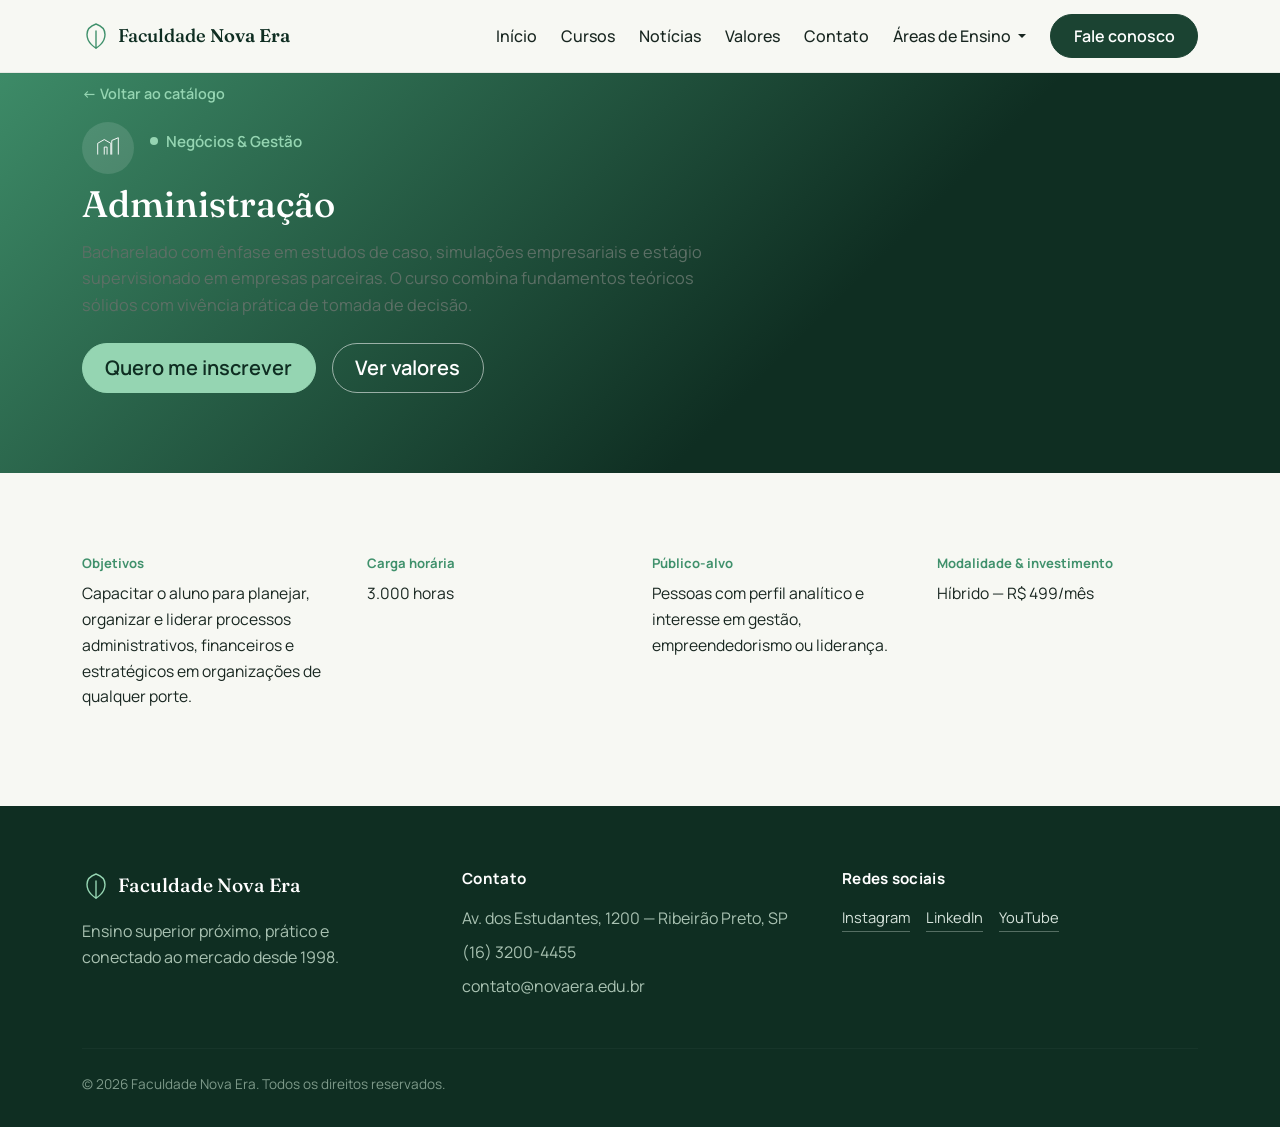
==== cursos/administracao.html @ 3310aa70 "Tentativa 2" ====
<!DOCTYPE html>
<html lang="pt-BR">
<head>
  <meta charset="UTF-8">
  <meta name="viewport" content="width=device-width, initial-scale=1.0">
  <title>Administração | Faculdade Nova Era</title>
  <meta name="description" content="Página completa do curso de Administração na Faculdade Nova Era.">

  <link href="https://cdn.jsdelivr.net/npm/bootstrap@5.3.3/dist/css/bootstrap.min.css" rel="stylesheet">
  <link rel="preconnect" href="https://fonts.googleapis.com">
  <link rel="preconnect" href="https://fonts.gstatic.com" crossorigin>
  <link href="https://fonts.googleapis.com/css2?family=Fraunces:ital,opsz,wght@0,9..144,300;0,9..144,500;0,9..144,600;1,9..144,500&family=Manrope:wght@400;500;600;700;800&display=swap" rel="stylesheet">
  <link href="../css/style.css" rel="stylesheet">
</head>
<body>
  <header>
    <nav class="navbar navbar-expand-lg fixed-top">
      <div class="container">
        <a class="navbar-brand d-flex align-items-center gap-2" href="../index.html#inicio">
          <svg class="brand-mark" width="28" height="28" viewBox="0 0 28 28" fill="none" xmlns="http://www.w3.org/2000/svg" aria-hidden="true">
            <path d="M14 26C14 26 5 21.5 5 12.5C5 8 8 4 14 2C20 4 23 8 23 12.5C23 21.5 14 26 14 26Z" stroke="currentColor" stroke-width="1.4" stroke-linejoin="round"/>
            <path d="M14 26V9" stroke="currentColor" stroke-width="1.4" stroke-linecap="round"/>
          </svg>
          <span class="brand-text">Faculdade <strong>Nova Era</strong></span>
        </a>

        <button class="navbar-toggler" type="button" data-bs-toggle="collapse" data-bs-target="#navMain" aria-controls="navMain" aria-expanded="false" aria-label="Abrir menu de navegação">
          <span class="navbar-toggler-icon"></span>
        </button>

        <div class="collapse navbar-collapse" id="navMain">
          <ul class="navbar-nav ms-auto align-items-lg-center gap-lg-2">
            <li class="nav-item"><a class="nav-link" href="../index.html#inicio">Início</a></li>
            <li class="nav-item"><a class="nav-link" href="../index.html#cursos">Cursos</a></li>
            <li class="nav-item"><a class="nav-link" href="../index.html#noticias">Notícias</a></li>
            <li class="nav-item"><a class="nav-link" href="../valores.html">Valores</a></li>
            <li class="nav-item"><a class="nav-link" href="../contato.html">Contato</a></li>
            <li class="nav-item dropdown">
              <a class="nav-link dropdown-toggle" href="#" id="dropdownAreas" role="button" data-bs-toggle="dropdown" aria-expanded="false">
                Áreas de Ensino
              </a>
              <ul class="dropdown-menu dropdown-menu-end" aria-labelledby="dropdownAreas">
                <li><a class="dropdown-item" href="../cursos/analise-desenvolvimento-sistemas.html">Tecnologia</a></li>
<li><a class="dropdown-item" href="../cursos/administracao.html">Negócios & Gestão</a></li>
<li><a class="dropdown-item" href="../cursos/enfermagem.html">Saúde & Bem-estar</a></li>
<li><a class="dropdown-item" href="../cursos/design-grafico.html">Design & Comunicação</a></li>
<li><a class="dropdown-item" href="../cursos/pedagogia.html">Educação</a></li>
<li><a class="dropdown-item" href="../cursos/gestao-ambiental.html">Meio Ambiente</a></li>

              </ul>
            </li>
            <li class="nav-item ms-lg-2">
              <a class="btn btn-cta" href="../contato.html">Fale conosco</a>
            </li>
          </ul>
        </div>
      </div>
    </nav>
  </header>
<main>
    <section class="section section-page-hero course-hero" style="--cover-color:#40916C;">
      <div class="container">
        <a href="../index.html#cursos" class="back-link">&larr; Voltar ao catálogo</a>
        <div class="d-flex align-items-center gap-3 mt-3 mb-2">
          <div class="course-hero-icon">
            <svg viewBox="0 0 64 64" width="30" height="30" fill="none" aria-hidden="true"><path d="M10 46V22l14-8 14 8v24" stroke="#fff" stroke-width="2" stroke-linejoin="round"/><path d="M24 46V30h6v16" stroke="#fff" stroke-width="2"/><path d="M40 46V16l14-6v36" stroke="#fff" stroke-width="2" stroke-linejoin="round"/></svg>
          </div>
          <span class="eyebrow eyebrow-light"><span class="eyebrow-mark" aria-hidden="true"></span>Negócios & Gestão</span>
        </div>
        <h1 class="section-title section-title-light">Administração</h1>
        <p class="section-lede section-lede-light">Bacharelado com ênfase em estudos de caso, simulações empresariais e estágio supervisionado em empresas parceiras. O curso combina fundamentos teóricos sólidos com vivência prática de tomada de decisão.</p>
        <div class="d-flex flex-wrap gap-3 mt-4">
          <a href="../contato.html" class="btn btn-cta-light btn-lg">Quero me inscrever</a>
          <a href="../valores.html" class="btn btn-outline-cta-light btn-lg">Ver valores</a>
        </div>
      </div>
    </section>

    <section class="section">
      <div class="container">
        <div class="row g-4">
          <div class="col-md-6 col-lg-3">
            <p class="course-fact-label">Objetivos</p>
            <p class="course-fact-value">Capacitar o aluno para planejar, organizar e liderar processos administrativos, financeiros e estratégicos em organizações de qualquer porte.</p>
          </div>
          <div class="col-md-6 col-lg-3">
            <p class="course-fact-label">Carga horária</p>
            <p class="course-fact-value">3.000 horas</p>
          </div>
          <div class="col-md-6 col-lg-3">
            <p class="course-fact-label">Público-alvo</p>
            <p class="course-fact-value">Pessoas com perfil analítico e interesse em gestão, empreendedorismo ou liderança.</p>
          </div>
          <div class="col-md-6 col-lg-3">
            <p class="course-fact-label">Modalidade &amp; investimento</p>
            <p class="course-fact-value">Híbrido — R$ 499/mês</p>
          </div>
        </div>
      </div>
    </section>
</main>
  <footer class="site-footer">
    <div class="container">
      <div class="row g-4">
        <div class="col-lg-4">
          <div class="d-flex align-items-center gap-2 mb-3">
            <svg class="brand-mark" width="28" height="28" viewBox="0 0 28 28" fill="none" xmlns="http://www.w3.org/2000/svg" aria-hidden="true">
            <path d="M14 26C14 26 5 21.5 5 12.5C5 8 8 4 14 2C20 4 23 8 23 12.5C23 21.5 14 26 14 26Z" stroke="#95D5B2" stroke-width="1.4" stroke-linejoin="round"/>
            <path d="M14 26V9" stroke="#95D5B2" stroke-width="1.4" stroke-linecap="round"/>
          </svg>
            <span class="footer-brand">Faculdade Nova Era</span>
          </div>
          <p class="footer-text">Ensino superior próximo, prático e conectado ao mercado desde 1998.</p>
        </div>
        <div class="col-lg-4">
          <h3 class="footer-heading">Contato</h3>
          <ul class="footer-list">
            <li>Av. dos Estudantes, 1200 — Ribeirão Preto, SP</li>
            <li>(16) 3200-4455</li>
            <li>contato@novaera.edu.br</li>
          </ul>
        </div>
        <div class="col-lg-4">
          <h3 class="footer-heading">Redes sociais</h3>
          <div class="d-flex gap-3 social-row">
            <a href="#" aria-label="Instagram da Faculdade Nova Era" class="social-link">Instagram</a>
            <a href="#" aria-label="LinkedIn da Faculdade Nova Era" class="social-link">LinkedIn</a>
            <a href="#" aria-label="YouTube da Faculdade Nova Era" class="social-link">YouTube</a>
          </div>
        </div>
      </div>
      <hr class="footer-rule">
      <p class="footer-copy">&copy; 2026 Faculdade Nova Era. Todos os direitos reservados.</p>
    </div>
  </footer>
  <script src="https://cdn.jsdelivr.net/npm/bootstrap@5.3.3/dist/js/bootstrap.bundle.min.js"></script>
  <script src="../js/script.js"></script>
</body>
</html>
---- css/style.css ----
/* ==========================================================================
   Faculdade Nova Era — Portal Institucional
   Tokens de design + estilização própria sobre o Bootstrap 5
   ========================================================================== */

:root {
  /* Paleta */
  --color-bg: #F7F8F3;
  --color-surface: #FFFFFF;
  --color-primary: #1B4332;
  --color-primary-dark: #0F2E22;
  --color-accent: #40916C;
  --color-accent-light: #95D5B2;
  --color-ink: #182620;
  --color-muted: #5C6F65;

  /* Tipografia */
  --font-display: "Fraunces", Georgia, serif;
  --font-body: "Manrope", -apple-system, BlinkMacSystemFont, "Segoe UI", sans-serif;
}

/* ---------- Base ---------- */
html {
  scroll-behavior: smooth;
  scroll-padding-top: 84px;
}

body {
  background-color: var(--color-bg);
  color: var(--color-ink);
  font-family: var(--font-body);
  font-size: 1rem;
  line-height: 1.65;
}

h1, h2, h3, .brand-text, .footer-brand {
  font-family: var(--font-display);
  color: var(--color-primary-dark);
}

a {
  color: var(--color-accent);
}

/* ---------- Eyebrow (rótulo de seção) ---------- */
.eyebrow {
  display: inline-flex;
  align-items: center;
  gap: 0.5rem;
  font-size: 0.95rem;
  color: var(--color-accent);
  font-weight: 600;
  margin-bottom: 0.9rem;
}

.eyebrow-mark {
  width: 8px;
  height: 8px;
  border-radius: 50%;
  background: var(--color-accent);
  display: inline-block;
}

.eyebrow-light {
  color: var(--color-accent-light);
}
.eyebrow-light .eyebrow-mark {
  background: var(--color-accent-light);
}

/* ---------- Navbar ---------- */
.navbar {
  background-color: var(--color-bg);
  border-bottom: 1px solid rgba(27, 67, 50, 0.08);
  padding-top: 0.9rem;
  padding-bottom: 0.9rem;
  box-shadow: 0 1px 0 rgba(27, 67, 50, 0.04);
}

.navbar-brand {
  color: var(--color-primary-dark);
}

.brand-mark {
  color: var(--color-accent);
}

.brand-text {
  font-size: 1.15rem;
  font-weight: 500;
}

.brand-text strong {
  font-weight: 600;
}

.navbar-nav .nav-link {
  color: var(--color-ink);
  font-weight: 500;
  padding-left: 0.85rem;
  padding-right: 0.85rem;
}

.navbar-nav .nav-link:hover,
.navbar-nav .nav-link:focus {
  color: var(--color-primary);
}

.dropdown-menu {
  border: none;
  box-shadow: 0 12px 32px rgba(15, 46, 34, 0.14);
  border-radius: 10px;
}

.dropdown-item:hover,
.dropdown-item:focus {
  background-color: var(--color-bg);
  color: var(--color-primary);
}

/* ---------- Botões ---------- */
.btn-cta {
  background-color: var(--color-primary);
  border-color: var(--color-primary);
  color: #fff;
  font-weight: 600;
  border-radius: 999px;
  padding: 0.55rem 1.4rem;
}

.btn-cta:hover,
.btn-cta:focus {
  background-color: var(--color-primary-dark);
  border-color: var(--color-primary-dark);
  color: #fff;
}

.btn-outline-cta {
  border: 1.5px solid var(--color-primary);
  color: var(--color-primary-dark);
  font-weight: 600;
  border-radius: 999px;
  padding: 0.55rem 1.4rem;
  background: transparent;
}

.btn-outline-cta:hover,
.btn-outline-cta:focus {
  background-color: var(--color-primary);
  color: #fff;
}

/* ---------- Hero ---------- */
.hero {
  padding: 9.5rem 0 5rem;
}

.hero-title {
  font-size: clamp(2.1rem, 4vw, 3.1rem);
  font-weight: 500;
  line-height: 1.15;
  max-width: 16ch;
  margin-bottom: 1.25rem;
}

.hero-text {
  max-width: 52ch;
  color: var(--color-muted);
  font-size: 1.05rem;
}

.hero-art svg {
  width: 100%;
  height: auto;
}

/* ---------- Bloco "Quem somos" (home) ---------- */
.section-about {
  padding-top: 1rem;
  padding-bottom: 1rem;
}

.about-heading {
  font-family: var(--font-body);
  font-weight: 700;
  color: var(--color-primary-dark);
  margin-bottom: 0.5rem;
}

/* ---------- Cabeçalho de página interna (valores, contato, curso) ---------- */
.section-page-hero {
  padding-top: 8.5rem;
  padding-bottom: 3rem;
}

.section-lede-light {
  color: #D7E4DC;
  max-width: 62ch;
}

.back-link {
  display: inline-block;
  color: var(--color-accent-light);
  font-weight: 600;
  font-size: 0.9rem;
  text-decoration: none;
}

.back-link:hover {
  text-decoration: underline;
}

/* ---------- Hero de página de curso ---------- */
.course-hero {
  background-color: var(--color-primary-dark);
  background-image: linear-gradient(135deg, var(--cover-color, var(--color-primary)) 0%, var(--color-primary-dark) 65%);
}

.course-hero-icon {
  width: 52px;
  height: 52px;
  border-radius: 50%;
  background: rgba(255, 255, 255, 0.12);
  display: flex;
  align-items: center;
  justify-content: center;
  flex-shrink: 0;
}

.btn-cta-light {
  background-color: var(--color-accent-light);
  border-color: var(--color-accent-light);
  color: var(--color-primary-dark);
  font-weight: 600;
  border-radius: 999px;
  padding: 0.55rem 1.4rem;
}

.btn-cta-light:hover {
  background-color: #fff;
  border-color: #fff;
  color: var(--color-primary-dark);
}

.btn-outline-cta-light {
  border: 1.5px solid rgba(255, 255, 255, 0.55);
  color: #fff;
  font-weight: 600;
  border-radius: 999px;
  padding: 0.55rem 1.4rem;
  background: transparent;
}

.btn-outline-cta-light:hover {
  border-color: #fff;
  background: rgba(255, 255, 255, 0.1);
  color: #fff;
}

.course-fact-label {
  font-size: 0.82rem;
  font-weight: 700;
  text-transform: none;
  color: var(--color-accent);
  margin-bottom: 0.4rem;
}

.course-fact-value {
  color: var(--color-ink);
  font-size: 0.98rem;
}

.table-course-link {
  color: var(--color-primary-dark);
  font-weight: 600;
  text-decoration: none;
}

.table-course-link:hover {
  color: var(--color-accent);
  text-decoration: underline;
}

.contact-info-list {
  margin-top: 1.5rem;
}

/* ---------- Seções genéricas ---------- */
.section {
  padding: 5rem 0;
}

.section-muted {
  background-color: #EFF3EC;
}

.section-head {
  max-width: 60ch;
  margin-bottom: 2.75rem;
}

.section-title {
  font-size: clamp(1.7rem, 3vw, 2.3rem);
  font-weight: 500;
  margin-bottom: 0.75rem;
}

.section-title-light {
  color: #fff;
}

.section-head-light {
  max-width: 70ch;
}

.section-lede {
  color: var(--color-muted);
  font-size: 1.02rem;
}

/* ---------- Cards de curso ---------- */
.course-card {
  border: 1px solid rgba(27, 67, 50, 0.08);
  border-radius: 14px;
  overflow: hidden;
  background: var(--color-surface);
  transition: transform 0.18s ease, box-shadow 0.18s ease;
}

.course-card:hover {
  transform: translateY(-4px);
  box-shadow: 0 18px 40px rgba(15, 46, 34, 0.12);
}

.course-cover {
  height: 130px;
  display: flex;
  align-items: center;
  justify-content: center;
  background-color: var(--cover-color, var(--color-primary));
}

.course-title {
  font-family: var(--font-display);
  font-weight: 500;
  margin-bottom: 0.5rem;
}

.course-desc {
  color: var(--color-muted);
  font-size: 0.95rem;
  margin-bottom: 1.1rem;
}

/* ---------- Indicadores ---------- */
.section-stats {
  background-color: var(--color-primary-dark);
  background-image: radial-gradient(circle at 15% 20%, rgba(149, 213, 178, 0.12), transparent 45%);
}

.stat-number {
  font-family: var(--font-display);
  font-size: clamp(2.1rem, 4vw, 3rem);
  font-weight: 600;
  color: var(--color-accent-light);
  margin-bottom: 0.15rem;
}

.stat-label {
  color: #D7E4DC;
  font-size: 0.95rem;
  margin-bottom: 0;
}

/* ---------- Notícias ---------- */
.news-item {
  border-top: 2px solid var(--color-accent-light);
  padding-top: 1.1rem;
  height: 100%;
}

.news-date {
  font-size: 0.85rem;
  color: var(--color-accent);
  font-weight: 600;
  margin-bottom: 0.35rem;
}

/* ---------- Tabela de cursos ---------- */
.table-courses {
  background: var(--color-surface);
  border-radius: 12px;
  overflow: hidden;
  box-shadow: 0 1px 0 rgba(27, 67, 50, 0.06);
}

.table-courses thead {
  background-color: var(--color-primary);
}

.table-courses thead th {
  color: #fff;
  font-weight: 600;
  border: none;
  padding: 0.9rem 1rem;
}

.table-courses tbody td {
  padding: 0.9rem 1rem;
  border-color: rgba(27, 67, 50, 0.08);
}

/* ---------- Formulário de contato ---------- */
.contact-form {
  background: var(--color-surface);
  border-radius: 16px;
  padding: 2rem;
  border: 1px solid rgba(27, 67, 50, 0.08);
}

.contact-form .form-label {
  font-weight: 600;
  font-size: 0.92rem;
  color: var(--color-primary-dark);
}

.contact-form .form-control,
.contact-form .form-select {
  border-radius: 8px;
  border-color: rgba(27, 67, 50, 0.18);
  padding: 0.6rem 0.85rem;
}

.contact-form .form-control:focus,
.contact-form .form-select:focus {
  border-color: var(--color-accent);
  box-shadow: 0 0 0 0.2rem rgba(64, 145, 108, 0.18);
}

.form-note {
  font-size: 0.82rem;
  color: var(--color-muted);
  margin: 0.9rem 0 0;
}

/* ---------- Modal ---------- */
.modal-content {
  border-radius: 16px;
  border: none;
}

.modal-header {
  border-bottom: 1px solid rgba(27, 67, 50, 0.08);
}

.course-detail-list dt {
  font-weight: 600;
  color: var(--color-primary-dark);
  margin-top: 1rem;
}

.course-detail-list dt:first-child {
  margin-top: 0;
}

.course-detail-list dd {
  color: var(--color-muted);
  margin-bottom: 0;
}

/* ---------- Rodapé (RF08) ---------- */
.site-footer {
  background-color: var(--color-primary-dark);
  color: #D7E4DC;
  padding: 4rem 0 2rem;
}

.footer-brand {
  color: #fff;
  font-size: 1.2rem;
  font-weight: 500;
}

.footer-text {
  color: #A9C2B2;
  max-width: 32ch;
}

.footer-heading {
  font-family: var(--font-body);
  color: #fff;
  font-size: 0.95rem;
  font-weight: 700;
  letter-spacing: 0.02em;
  margin-bottom: 1rem;
}

.footer-list {
  list-style: none;
  padding: 0;
  margin: 0;
  color: #A9C2B2;
}

.footer-list li {
  margin-bottom: 0.5rem;
}

.social-row {
  flex-wrap: wrap;
}

.social-link {
  color: #D7E4DC;
  text-decoration: none;
  border-bottom: 1px solid rgba(215, 228, 220, 0.35);
  padding-bottom: 2px;
  font-size: 0.92rem;
}

.social-link:hover {
  color: var(--color-accent-light);
  border-color: var(--color-accent-light);
}

.footer-rule {
  border-color: rgba(215, 228, 220, 0.15);
  margin: 2.5rem 0 1.5rem;
}

.footer-copy {
  color: #7E9A8A;
  font-size: 0.85rem;
  margin-bottom: 0;
}

/* ---------- Responsividade adicional (RNF01) ---------- */
@media (max-width: 991.98px) {
  .hero {
    padding-top: 7.5rem;
    text-align: left;
  }

  .navbar-collapse {
    background: var(--color-surface);
    margin-top: 0.75rem;
    padding: 1rem 1.25rem;
    border-radius: 12px;
    box-shadow: 0 12px 32px rgba(15, 46, 34, 0.12);
  }
}

@media (max-width: 575.98px) {
  .section {
    padding: 3.5rem 0;
  }

  .contact-form {
    padding: 1.4rem;
  }
}
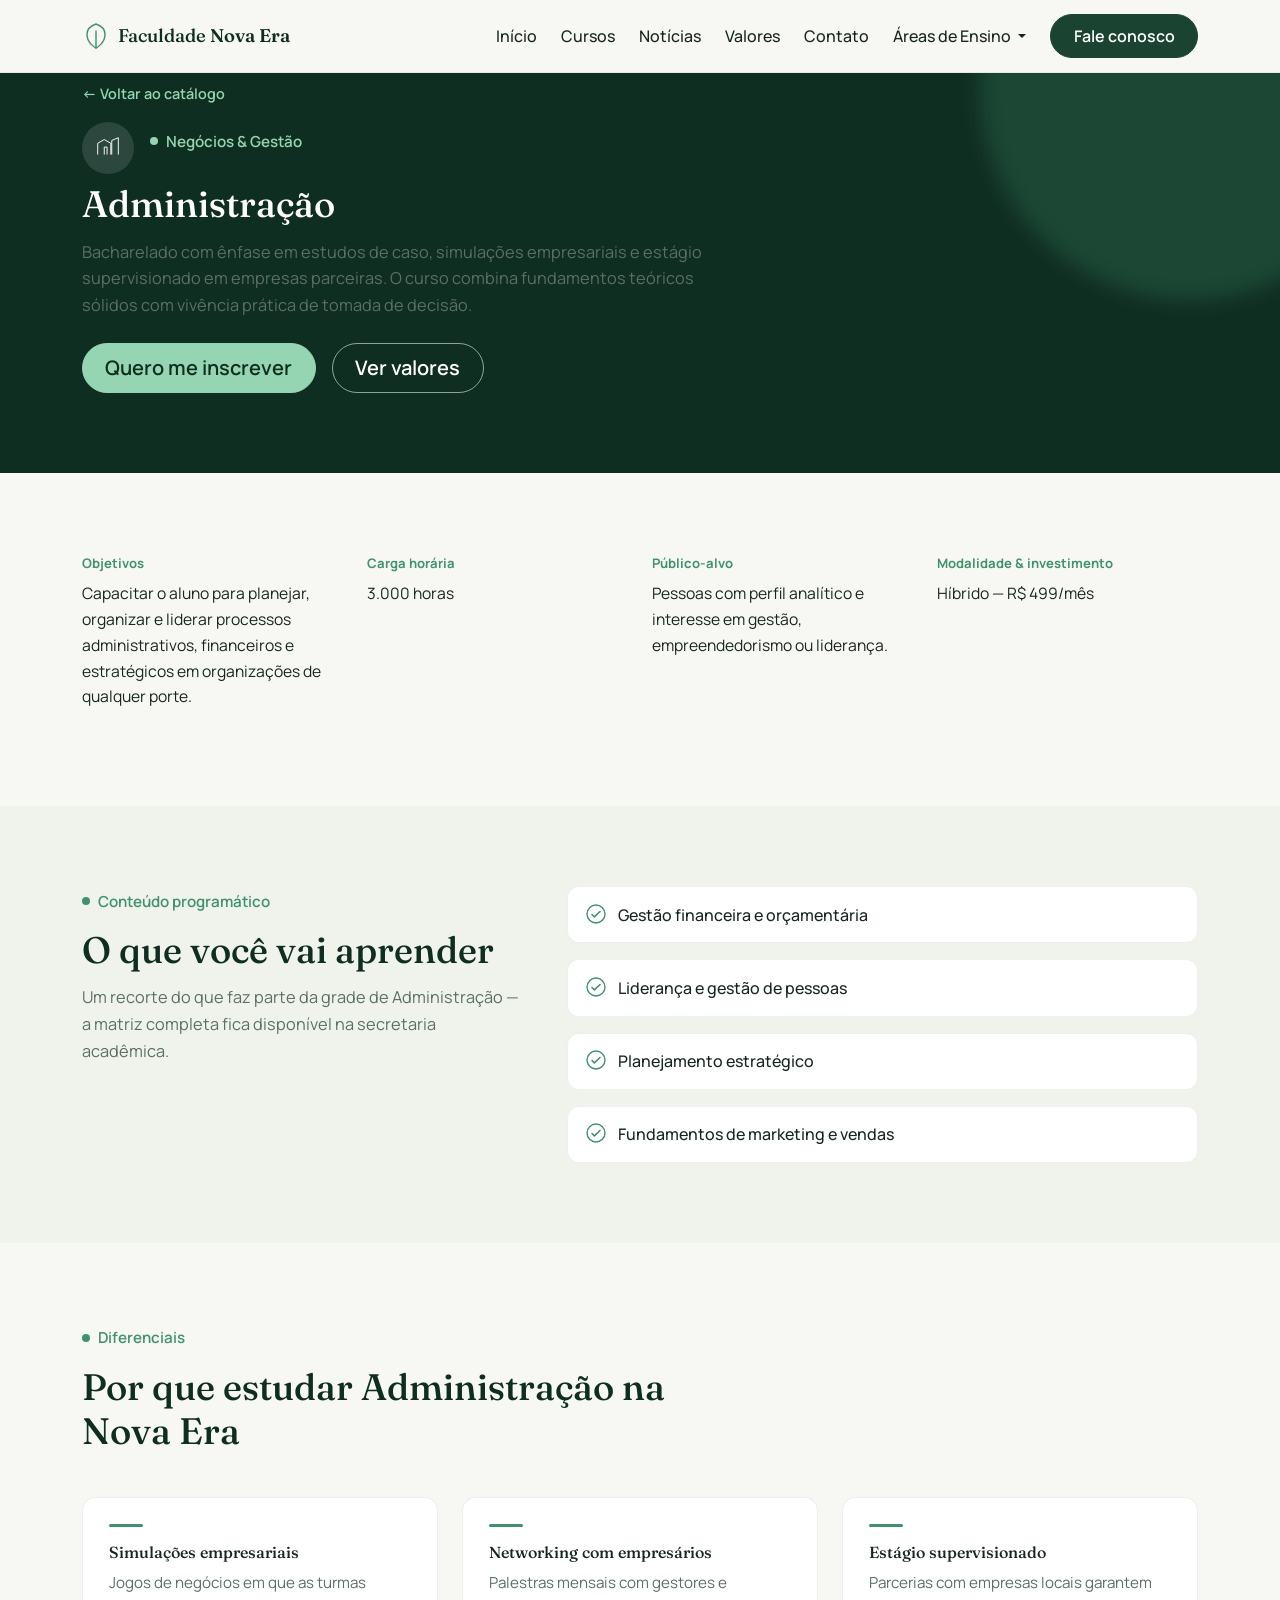
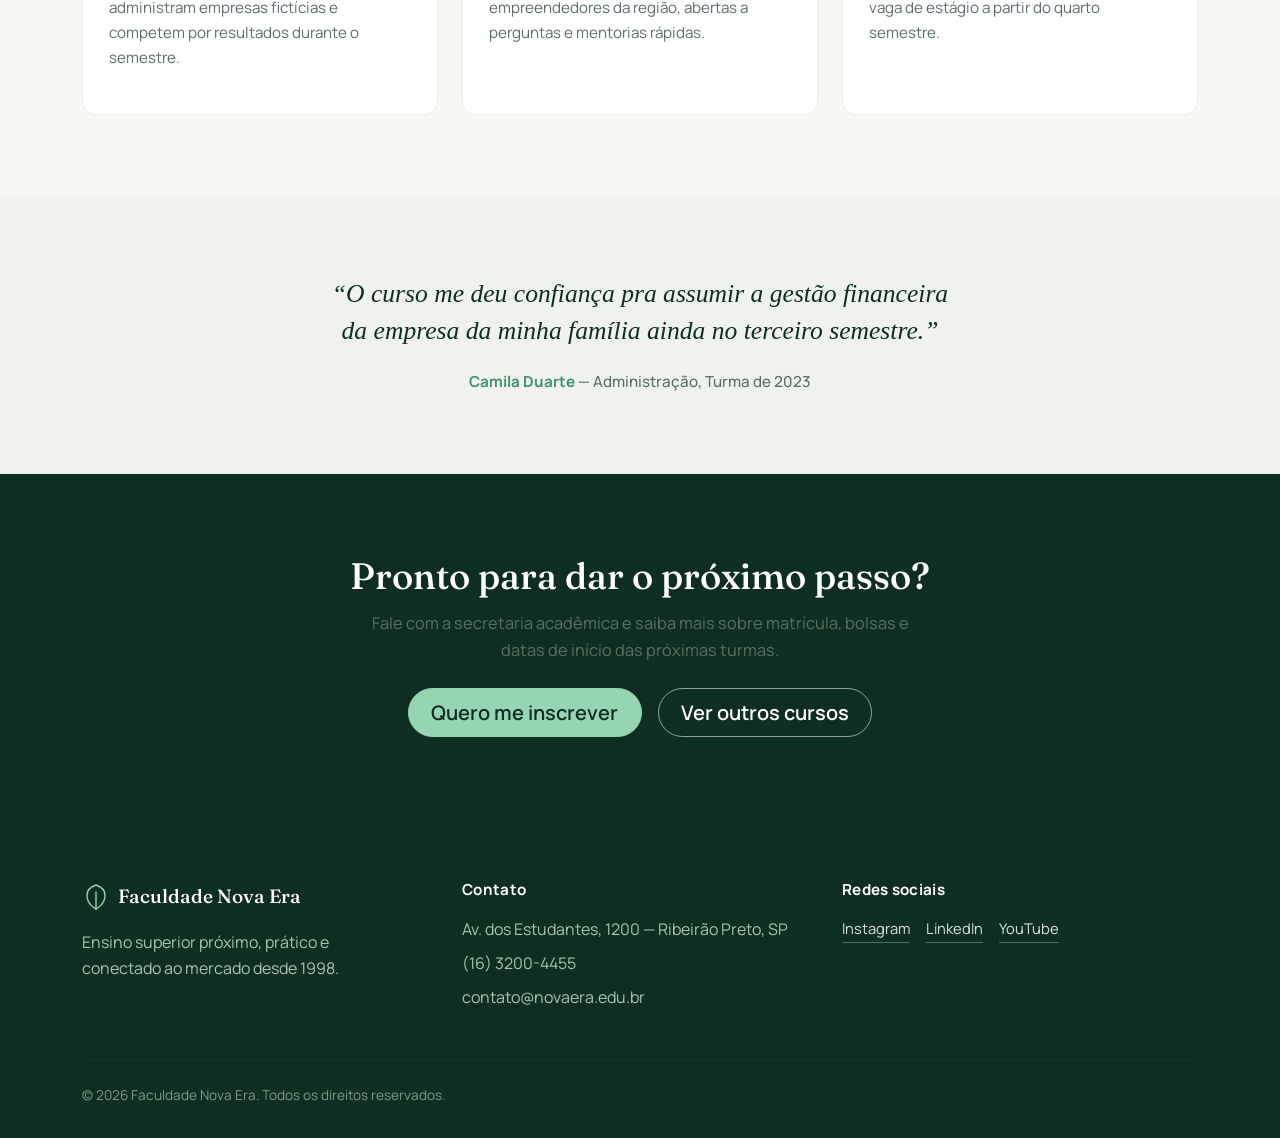
==== commit 1e03aa7b: "Add files via upload" ====
--- a/cursos/administracao.html
+++ b/cursos/administracao.html
@@ -58,8 +58,9 @@
     </nav>
   </header>
 <main>
-    <section class="section section-page-hero course-hero" style="--cover-color:#40916C;">
-      <div class="container">
+    <section class="section section-page-hero course-hero">
+      <div class="course-hero-glow" style="--cover-color:#40916C;" aria-hidden="true"></div>
+      <div class="container position-relative">
         <a href="../index.html#cursos" class="back-link">&larr; Voltar ao catálogo</a>
         <div class="d-flex align-items-center gap-3 mt-3 mb-2">
           <div class="course-hero-icon">
@@ -95,6 +96,90 @@
             <p class="course-fact-label">Modalidade &amp; investimento</p>
             <p class="course-fact-value">Híbrido — R$ 499/mês</p>
           </div>
+        </div>
+      </div>
+    </section>
+
+    <section class="section section-muted">
+      <div class="container">
+        <div class="row g-5">
+          <div class="col-lg-5">
+            <span class="eyebrow"><span class="eyebrow-mark" aria-hidden="true"></span>Conteúdo programático</span>
+            <h2 class="section-title">O que você vai aprender</h2>
+            <p class="section-lede">Um recorte do que faz parte da grade de Administração — a matriz completa fica disponível na secretaria acadêmica.</p>
+          </div>
+          <div class="col-lg-7">
+            <ul class="learn-list">
+              <li class="learn-item">
+                <svg width="20" height="20" viewBox="0 0 20 20" fill="none" aria-hidden="true"><circle cx="10" cy="10" r="9" stroke="#40916C" stroke-width="1.4"/><path d="M6 10.5l2.4 2.4L14 7.5" stroke="#40916C" stroke-width="1.6" stroke-linecap="round" stroke-linejoin="round"/></svg>
+                <span>Gestão financeira e orçamentária</span>
+              </li>
+              <li class="learn-item">
+                <svg width="20" height="20" viewBox="0 0 20 20" fill="none" aria-hidden="true"><circle cx="10" cy="10" r="9" stroke="#40916C" stroke-width="1.4"/><path d="M6 10.5l2.4 2.4L14 7.5" stroke="#40916C" stroke-width="1.6" stroke-linecap="round" stroke-linejoin="round"/></svg>
+                <span>Liderança e gestão de pessoas</span>
+              </li>
+              <li class="learn-item">
+                <svg width="20" height="20" viewBox="0 0 20 20" fill="none" aria-hidden="true"><circle cx="10" cy="10" r="9" stroke="#40916C" stroke-width="1.4"/><path d="M6 10.5l2.4 2.4L14 7.5" stroke="#40916C" stroke-width="1.6" stroke-linecap="round" stroke-linejoin="round"/></svg>
+                <span>Planejamento estratégico</span>
+              </li>
+              <li class="learn-item">
+                <svg width="20" height="20" viewBox="0 0 20 20" fill="none" aria-hidden="true"><circle cx="10" cy="10" r="9" stroke="#40916C" stroke-width="1.4"/><path d="M6 10.5l2.4 2.4L14 7.5" stroke="#40916C" stroke-width="1.6" stroke-linecap="round" stroke-linejoin="round"/></svg>
+                <span>Fundamentos de marketing e vendas</span>
+              </li>
+            </ul>
+          </div>
+        </div>
+      </div>
+    </section>
+
+    <section class="section">
+      <div class="container">
+        <div class="section-head">
+          <span class="eyebrow"><span class="eyebrow-mark" aria-hidden="true"></span>Diferenciais</span>
+          <h2 class="section-title">Por que estudar Administração na Nova Era</h2>
+        </div>
+        <div class="row g-4">
+          <div class="col-md-4">
+            <div class="feature-card">
+              <span class="feature-mark" style="background:#40916C;"></span>
+              <h3 class="h6 feature-title">Simulações empresariais</h3>
+              <p class="course-desc">Jogos de negócios em que as turmas administram empresas fictícias e competem por resultados durante o semestre.</p>
+            </div>
+          </div>
+          <div class="col-md-4">
+            <div class="feature-card">
+              <span class="feature-mark" style="background:#40916C;"></span>
+              <h3 class="h6 feature-title">Networking com empresários</h3>
+              <p class="course-desc">Palestras mensais com gestores e empreendedores da região, abertas a perguntas e mentorias rápidas.</p>
+            </div>
+          </div>
+          <div class="col-md-4">
+            <div class="feature-card">
+              <span class="feature-mark" style="background:#40916C;"></span>
+              <h3 class="h6 feature-title">Estágio supervisionado</h3>
+              <p class="course-desc">Parcerias com empresas locais garantem vaga de estágio a partir do quarto semestre.</p>
+            </div>
+          </div>
+        </div>
+      </div>
+    </section>
+
+    <section class="section section-testimonial">
+      <div class="container">
+        <blockquote class="testimonial">
+          <p class="testimonial-quote">&ldquo;O curso me deu confiança pra assumir a gestão financeira da empresa da minha família ainda no terceiro semestre.&rdquo;</p>
+          <footer class="testimonial-author">Camila Duarte <span>— Administração, Turma de 2023</span></footer>
+        </blockquote>
+      </div>
+    </section>
+
+    <section class="section section-page-cta">
+      <div class="container text-center">
+        <h2 class="section-title section-title-light">Pronto para dar o próximo passo?</h2>
+        <p class="section-lede section-lede-light mx-auto">Fale com a secretaria acadêmica e saiba mais sobre matrícula, bolsas e datas de início das próximas turmas.</p>
+        <div class="d-flex flex-wrap justify-content-center gap-3 mt-4">
+          <a href="../contato.html" class="btn btn-cta-light btn-lg">Quero me inscrever</a>
+          <a href="../index.html#cursos" class="btn btn-outline-cta-light btn-lg">Ver outros cursos</a>
         </div>
       </div>
     </section>
--- a/css/style.css
+++ b/css/style.css
@@ -212,8 +212,26 @@
 
 /* ---------- Hero de página de curso ---------- */
 .course-hero {
+  position: relative;
   background-color: var(--color-primary-dark);
-  background-image: linear-gradient(135deg, var(--cover-color, var(--color-primary)) 0%, var(--color-primary-dark) 65%);
+  overflow: hidden;
+}
+
+.course-hero-glow {
+  position: absolute;
+  top: -120px;
+  right: -120px;
+  width: 420px;
+  height: 420px;
+  border-radius: 50%;
+  background: var(--cover-color, var(--color-primary));
+  opacity: 0.25;
+  filter: blur(10px);
+  pointer-events: none;
+}
+
+.course-hero .container {
+  z-index: 1;
 }
 
 .course-hero-icon {
@@ -534,6 +552,94 @@
   margin-bottom: 0;
 }
 
+/* ---------- "O que você vai aprender" ---------- */
+.learn-list {
+  list-style: none;
+  padding: 0;
+  margin: 0;
+  display: grid;
+  gap: 1rem;
+}
+
+.learn-item {
+  display: flex;
+  align-items: flex-start;
+  gap: 0.75rem;
+  background: var(--color-surface);
+  border: 1px solid rgba(27, 67, 50, 0.08);
+  border-radius: 12px;
+  padding: 0.9rem 1.1rem;
+  font-weight: 500;
+}
+
+.learn-item svg {
+  flex-shrink: 0;
+  margin-top: 2px;
+}
+
+/* ---------- Diferenciais do curso ---------- */
+.feature-card {
+  height: 100%;
+  padding: 1.6rem;
+  border: 1px solid rgba(27, 67, 50, 0.08);
+  border-radius: 14px;
+  background: var(--color-surface);
+}
+
+.feature-mark {
+  display: block;
+  width: 34px;
+  height: 3px;
+  border-radius: 999px;
+  margin-bottom: 1rem;
+}
+
+.feature-title {
+  font-family: var(--font-display);
+  font-weight: 500;
+  margin-bottom: 0.5rem;
+}
+
+/* ---------- Depoimento ---------- */
+.section-testimonial {
+  background-color: #EFF3EC;
+}
+
+.testimonial {
+  max-width: 62ch;
+  margin: 0 auto;
+  text-align: center;
+}
+
+.testimonial-quote {
+  font-family: var(--font-display);
+  font-style: italic;
+  font-size: clamp(1.25rem, 2.4vw, 1.6rem);
+  color: var(--color-primary-dark);
+  line-height: 1.45;
+  margin-bottom: 1.25rem;
+}
+
+.testimonial-author {
+  font-weight: 700;
+  color: var(--color-accent);
+  font-size: 0.95rem;
+}
+
+.testimonial-author span {
+  font-weight: 500;
+  color: var(--color-muted);
+}
+
+/* ---------- CTA final da página de curso ---------- */
+.section-page-cta {
+  background-color: var(--color-primary-dark);
+}
+
+.section-page-cta .section-lede-light {
+  max-width: 56ch;
+}
+
 /* ---------- Responsividade adicional (RNF01) ---------- */
 @media (max-width: 991.98px) {
   .hero {
